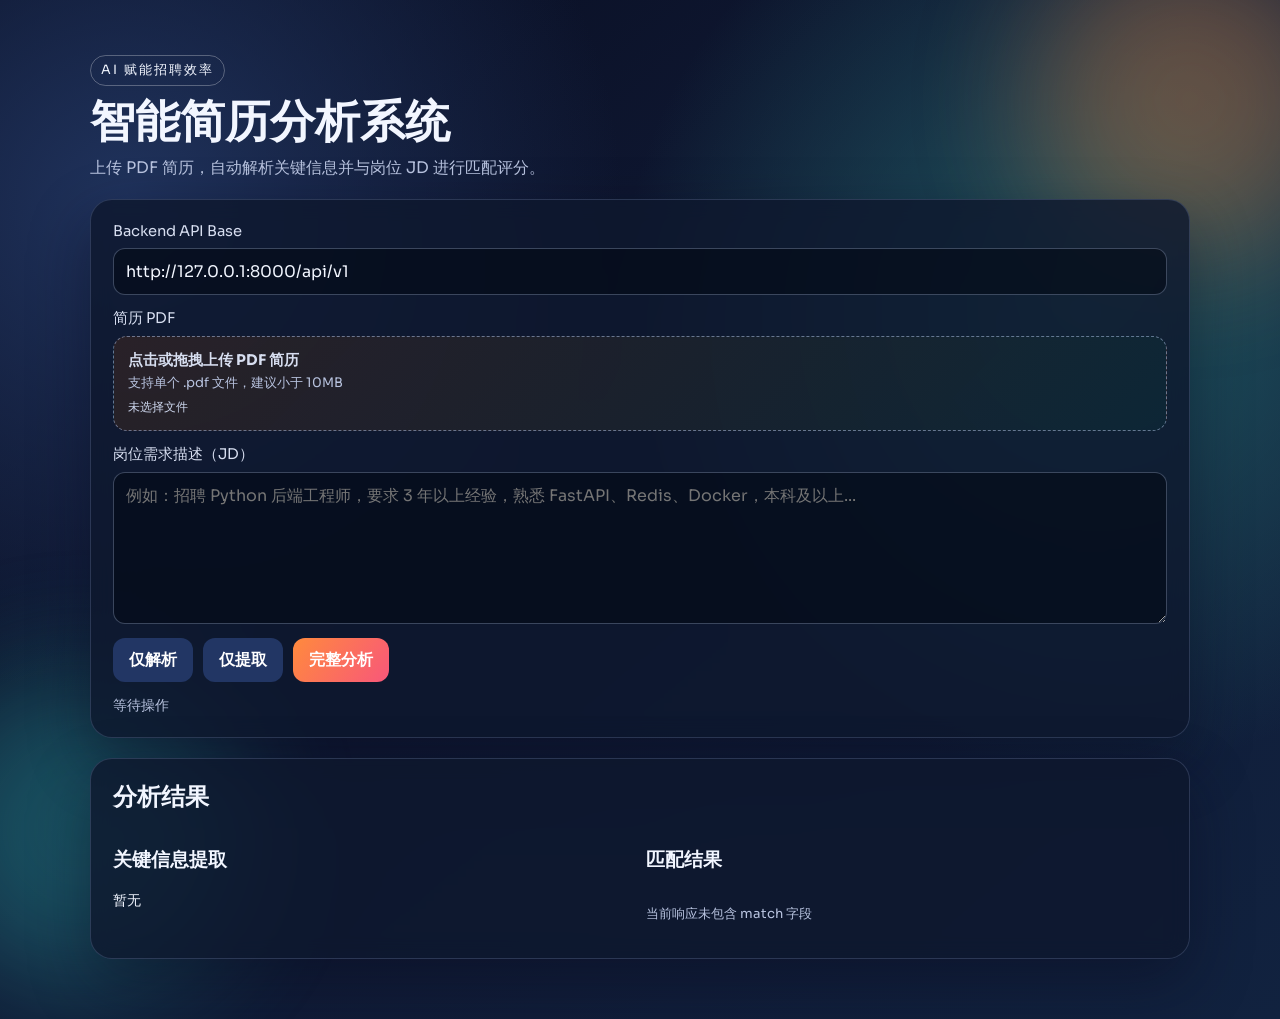
==== frontend/index.html @ 121b0b17 "feat(frontend): build interactive analyzer UI with drag-drop upload and score panels" ====
<!doctype html>
<html lang="zh-CN">
  <head>
    <meta charset="UTF-8" />
    <meta name="viewport" content="width=device-width, initial-scale=1.0" />
    <title>Resume Analyzer Demo</title>
    <link rel="preconnect" href="https://fonts.googleapis.com" />
    <link rel="preconnect" href="https://fonts.gstatic.com" crossorigin />
    <link href="https://fonts.googleapis.com/css2?family=Sora:wght@400;600;700&family=JetBrains+Mono:wght@400;600&display=swap" rel="stylesheet" />
    <link rel="stylesheet" href="./styles.css" />
  </head>
  <body>
    <div class="bg-orb orb-a"></div>
    <div class="bg-orb orb-b"></div>

    <main class="app-shell">
      <header class="hero">
        <p class="tag">AI 赋能招聘效率</p>
        <h1>智能简历分析系统</h1>
        <p class="subtitle">上传 PDF 简历，自动解析关键信息并与岗位 JD 进行匹配评分。</p>
      </header>

      <section class="panel form-panel">
        <div class="field-row">
          <label for="apiBase">Backend API Base</label>
          <input id="apiBase" type="text" placeholder="http://127.0.0.1:8000/api/v1" />
        </div>

        <div class="field-row">
          <label for="resumeFile">简历 PDF</label>
          <input id="resumeFile" class="visually-hidden-file" type="file" accept="application/pdf,.pdf" />
          <label for="resumeFile" id="filePicker" class="file-picker">
            <span class="file-picker-title">点击或拖拽上传 PDF 简历</span>
            <span class="file-picker-subtitle">支持单个 .pdf 文件，建议小于 10MB</span>
            <span class="file-picker-name" id="fileName">未选择文件</span>
          </label>
        </div>

        <div class="field-row">
          <label for="jobDescription">岗位需求描述（JD）</label>
          <textarea id="jobDescription" rows="6" placeholder="例如：招聘 Python 后端工程师，要求 3 年以上经验，熟悉 FastAPI、Redis、Docker，本科及以上..."></textarea>
        </div>

        <div class="button-row">
          <button id="parseBtn" type="button">仅解析</button>
          <button id="extractBtn" type="button">仅提取</button>
          <button id="analyzeBtn" type="button" class="primary">完整分析</button>
        </div>
        <p id="statusText" class="status idle">等待操作</p>
      </section>

      <section class="panel result-panel">
        <h2>分析结果</h2>
        <div id="overview" class="overview"></div>

        <div id="resultGrid" class="result-grid">
          <article id="parseCard" class="hidden">
            <h3>解析结果</h3>
            <div id="parseView" class="parse-grid">暂无</div>
          </article>
          <article id="extractCard">
            <h3>关键信息提取</h3>
            <div id="extractionView" class="extract-grid">暂无</div>
          </article>
          <article id="matchCard">
            <h3>匹配结果</h3>
            <div id="matchView" class="match-view">
              <p class="empty-hint">当前响应未包含 match 字段</p>
            </div>
          </article>
        </div>
      </section>
    </main>

    <script type="module" src="./app.js"></script>
  </body>
</html>
---- frontend/styles.css ----
:root {
  --bg: #0f172a;
  --panel: rgba(14, 24, 46, 0.82);
  --panel-border: rgba(162, 180, 228, 0.2);
  --text: #f2f6ff;
  --muted: #b8c3df;
  --accent: #ff8a3d;
  --accent-2: #37d6c3;
  --danger: #ff5f6d;
  --ok: #43d26f;
  --shadow: 0 24px 60px rgba(8, 11, 31, 0.45);
}

* {
  box-sizing: border-box;
}

body {
  margin: 0;
  min-height: 100vh;
  font-family: "Sora", "PingFang SC", "Microsoft YaHei", sans-serif;
  color: var(--text);
  background:
    radial-gradient(circle at 10% 20%, #20335d 0%, transparent 35%),
    radial-gradient(circle at 85% 30%, #1f5660 0%, transparent 36%),
    linear-gradient(140deg, #070c1f, #101934 45%, #11223f);
  overflow-x: hidden;
}

.bg-orb {
  position: fixed;
  width: 320px;
  height: 320px;
  border-radius: 999px;
  filter: blur(64px);
  opacity: 0.32;
  pointer-events: none;
}

.orb-a {
  background: #ff8a3d;
  top: -60px;
  right: -70px;
}

.orb-b {
  background: #2fc5c0;
  bottom: -90px;
  left: -80px;
}

.app-shell {
  width: min(1100px, 92vw);
  margin: 0 auto;
  padding: 42px 0 60px;
  display: grid;
  gap: 20px;
}

.hero {
  animation: rise 560ms ease-out;
}

.tag {
  display: inline-flex;
  font-size: 0.8rem;
  letter-spacing: 0.16em;
  text-transform: uppercase;
  border: 1px solid rgba(255, 255, 255, 0.28);
  border-radius: 999px;
  padding: 6px 10px;
  margin-bottom: 8px;
}

.hero h1 {
  margin: 4px 0 10px;
  font-size: clamp(1.9rem, 4vw, 2.8rem);
  line-height: 1.1;
}

.subtitle {
  margin: 0;
  color: var(--muted);
  max-width: 740px;
}

.panel {
  background: var(--panel);
  border: 1px solid var(--panel-border);
  border-radius: 22px;
  padding: 22px;
  box-shadow: var(--shadow);
  backdrop-filter: blur(10px);
  animation: rise 500ms ease-out;
}

.form-panel {
  display: grid;
  gap: 14px;
}

.field-row {
  display: grid;
  gap: 8px;
}

label {
  font-size: 0.92rem;
  color: #d7def0;
}

input,
textarea,
button {
  font: inherit;
}

input:not([type="file"]),
textarea {
  width: 100%;
  border: 1px solid rgba(180, 197, 238, 0.3);
  background: rgba(3, 8, 19, 0.55);
  color: var(--text);
  border-radius: 12px;
  padding: 12px;
  outline: none;
  transition: border-color 140ms ease;
}

input:not([type="file"]):focus,
textarea:focus {
  border-color: var(--accent-2);
}

.visually-hidden-file {
  position: absolute;
  width: 1px;
  height: 1px;
  opacity: 0;
  pointer-events: none;
}

.file-picker {
  display: grid;
  gap: 4px;
  border: 1px dashed rgba(183, 201, 240, 0.5);
  background:
    linear-gradient(135deg, rgba(255, 138, 61, 0.13), rgba(47, 197, 192, 0.1)),
    rgba(5, 10, 24, 0.5);
  border-radius: 14px;
  padding: 14px;
  cursor: pointer;
  transition: transform 120ms ease, border-color 120ms ease, filter 120ms ease;
}

.file-picker:hover {
  transform: translateY(-1px);
  filter: brightness(1.04);
  border-color: rgba(47, 197, 192, 0.78);
}

.file-picker.is-dragging {
  transform: translateY(-1px);
  border-style: solid;
  border-color: rgba(47, 197, 192, 0.9);
  background:
    linear-gradient(135deg, rgba(47, 197, 192, 0.22), rgba(255, 138, 61, 0.18)),
    rgba(5, 10, 24, 0.58);
}

.file-picker-title {
  font-weight: 700;
}

.file-picker-subtitle {
  font-size: 0.82rem;
  color: var(--muted);
}

.file-picker-name {
  margin-top: 2px;
  font-family: "JetBrains Mono", "SFMono-Regular", Consolas, monospace;
  font-size: 0.78rem;
  color: #dce8ff;
  opacity: 0.92;
}

.file-picker.has-file {
  border-style: solid;
  border-color: rgba(67, 210, 111, 0.8);
  background:
    linear-gradient(135deg, rgba(67, 210, 111, 0.2), rgba(47, 197, 192, 0.12)),
    rgba(5, 10, 24, 0.55);
}

.button-row {
  display: flex;
  flex-wrap: wrap;
  gap: 10px;
}

button {
  border: 0;
  border-radius: 12px;
  padding: 11px 16px;
  font-weight: 600;
  background: #223664;
  color: #fff;
  cursor: pointer;
  transition: transform 120ms ease, filter 120ms ease;
}

button:hover {
  transform: translateY(-1px);
  filter: brightness(1.06);
}

button:disabled {
  opacity: 0.65;
  cursor: not-allowed;
}

button.primary {
  background: linear-gradient(125deg, var(--accent), #f8577a);
}

.status {
  margin: 0;
  font-size: 0.9rem;
}

.status.idle {
  color: var(--muted);
}

.status.loading {
  color: var(--accent-2);
}

.status.success {
  color: var(--ok);
}

.status.error {
  color: var(--danger);
}

.result-panel h2,
.result-panel h3 {
  margin-top: 0;
}

.overview {
  display: grid;
  grid-template-columns: repeat(auto-fit, minmax(160px, 1fr));
  gap: 10px;
  margin-bottom: 14px;
}

.metric {
  border: 1px solid rgba(181, 198, 236, 0.2);
  border-radius: 12px;
  padding: 12px;
  background: rgba(255, 255, 255, 0.03);
}

.metric b {
  display: block;
  font-size: 0.82rem;
  color: var(--muted);
  margin-bottom: 4px;
}

.metric span {
  font-size: 1.2rem;
  font-weight: 700;
}

.result-grid {
  display: grid;
  grid-template-columns: 1fr 1fr;
  gap: 12px;
}

.result-grid.compact {
  grid-template-columns: 1fr;
}

.hidden {
  display: none !important;
}

.extract-grid {
  display: grid;
  gap: 10px;
  font-size: 0.86rem;
}

.parse-grid {
  display: grid;
  gap: 10px;
  font-size: 0.86rem;
}

.parse-preview {
  margin: 0;
  border: 1px solid rgba(185, 203, 241, 0.16);
  border-radius: 10px;
  padding: 9px;
  background: rgba(6, 11, 24, 0.45);
  white-space: pre-wrap;
  line-height: 1.45;
  word-break: break-word;
}

.extract-card {
  border: 1px solid rgba(196, 210, 245, 0.18);
  border-radius: 12px;
  background: rgba(7, 13, 30, 0.5);
  padding: 10px;
}

.extract-card h4 {
  margin: 0 0 8px;
  font-size: 0.88rem;
  color: #d9e6ff;
}

.extract-table {
  width: 100%;
  border-collapse: collapse;
}

.extract-table th,
.extract-table td {
  text-align: left;
  border-top: 1px solid rgba(185, 203, 241, 0.16);
  padding: 6px 4px;
  vertical-align: top;
  word-break: break-word;
  overflow-wrap: anywhere;
  white-space: pre-wrap;
  line-height: 1.45;
}

.extract-table th {
  width: 88px;
  color: var(--muted);
  font-weight: 600;
  border-top: 0;
}

.extract-table tr:first-child td {
  border-top: 0;
}

.extract-list {
  margin: 0;
  padding-left: 18px;
  display: grid;
  gap: 4px;
}

.extract-list li {
  line-height: 1.4;
}

.skill-chips {
  display: flex;
  flex-wrap: wrap;
  gap: 6px;
}

.skill-chip {
  display: inline-flex;
  border: 1px solid rgba(152, 173, 219, 0.26);
  border-radius: 999px;
  padding: 3px 8px;
  font-size: 0.75rem;
  background: rgba(255, 255, 255, 0.05);
}

.empty-hint {
  color: var(--muted);
  font-size: 0.82rem;
}

.match-view {
  display: grid;
  gap: 10px;
}

.match-card {
  display: grid;
  gap: 12px;
}

.match-hero {
  display: grid;
  grid-template-columns: minmax(180px, 230px) 1fr;
  gap: 10px;
}

.match-hero-main {
  border: 1px solid rgba(183, 203, 243, 0.24);
  border-radius: 14px;
  padding: 12px;
  background:
    linear-gradient(155deg, rgba(255, 138, 61, 0.18), rgba(248, 87, 122, 0.13)),
    rgba(7, 13, 30, 0.6);
  display: grid;
  gap: 4px;
}

.match-hero-title {
  font-size: 0.78rem;
  color: var(--muted);
}

.match-hero-score {
  font-size: 2rem;
  font-weight: 700;
  line-height: 1;
}

.match-hero-tag {
  display: inline-flex;
  width: fit-content;
  border-radius: 999px;
  font-size: 0.72rem;
  border: 1px solid rgba(255, 255, 255, 0.34);
  padding: 3px 8px;
}

.match-hero-metrics {
  display: grid;
  grid-template-columns: repeat(3, minmax(110px, 1fr));
  gap: 8px;
}

.metric-chip {
  border: 1px solid rgba(181, 198, 236, 0.2);
  border-radius: 12px;
  padding: 10px;
  background: rgba(255, 255, 255, 0.03);
}

.metric-chip b {
  display: block;
  font-size: 0.76rem;
  color: var(--muted);
  margin-bottom: 4px;
}

.metric-chip span {
  font-size: 1.08rem;
  font-weight: 700;
}

.match-breakdown {
  display: grid;
  gap: 8px;
}

.score-row {
  border: 1px solid rgba(185, 203, 241, 0.16);
  border-radius: 12px;
  background: rgba(7, 13, 30, 0.5);
  padding: 10px;
  display: grid;
  gap: 8px;
}

.score-row-head {
  display: flex;
  align-items: flex-start;
  justify-content: space-between;
  gap: 10px;
}

.score-row-head b {
  font-size: 1.05rem;
  line-height: 1.1;
}

.score-label {
  font-size: 0.88rem;
  font-weight: 600;
}

.score-row-head p {
  margin: 2px 0 0;
  color: var(--muted);
  font-size: 0.76rem;
}

.score-track {
  height: 8px;
  border-radius: 999px;
  background: rgba(130, 154, 208, 0.25);
  overflow: hidden;
}

.score-track span {
  display: block;
  height: 100%;
  border-radius: 999px;
  background: linear-gradient(90deg, var(--accent-2), var(--accent));
}

.match-columns {
  display: grid;
  grid-template-columns: repeat(2, minmax(0, 1fr));
  gap: 10px;
}

.match-subcard {
  border: 1px solid rgba(186, 204, 241, 0.18);
  border-radius: 12px;
  background: rgba(7, 13, 30, 0.5);
  padding: 10px;
}

.match-subcard h4 {
  margin: 0 0 8px;
  font-size: 0.88rem;
  color: #d9e6ff;
}

.tag-list {
  display: flex;
  flex-wrap: wrap;
  gap: 6px;
}

.tag-chip {
  display: inline-flex;
  border-radius: 999px;
  padding: 4px 10px;
  font-size: 0.74rem;
  border: 1px solid rgba(152, 173, 219, 0.25);
}

.tag-chip.keyword-hit {
  background: rgba(67, 210, 111, 0.14);
  border-color: rgba(67, 210, 111, 0.45);
}

.tag-chip.keyword-miss {
  background: rgba(255, 95, 109, 0.14);
  border-color: rgba(255, 95, 109, 0.45);
}

.match-summary {
  margin: 0;
  border: 1px solid rgba(185, 203, 241, 0.16);
  border-radius: 12px;
  background: rgba(6, 11, 24, 0.56);
  padding: 10px;
  color: #dce8ff;
  line-height: 1.45;
  white-space: pre-wrap;
  word-break: break-word;
}

@media (max-width: 900px) {
  .result-grid {
    grid-template-columns: 1fr;
  }

  .match-hero {
    grid-template-columns: 1fr;
  }

  .match-hero-metrics {
    grid-template-columns: 1fr 1fr;
  }

  .match-columns {
    grid-template-columns: 1fr;
  }
}

@media (max-width: 620px) {
  .match-hero-metrics {
    grid-template-columns: 1fr;
  }
}

@keyframes rise {
  from {
    opacity: 0;
    transform: translateY(8px);
  }
  to {
    opacity: 1;
    transform: translateY(0);
  }
}
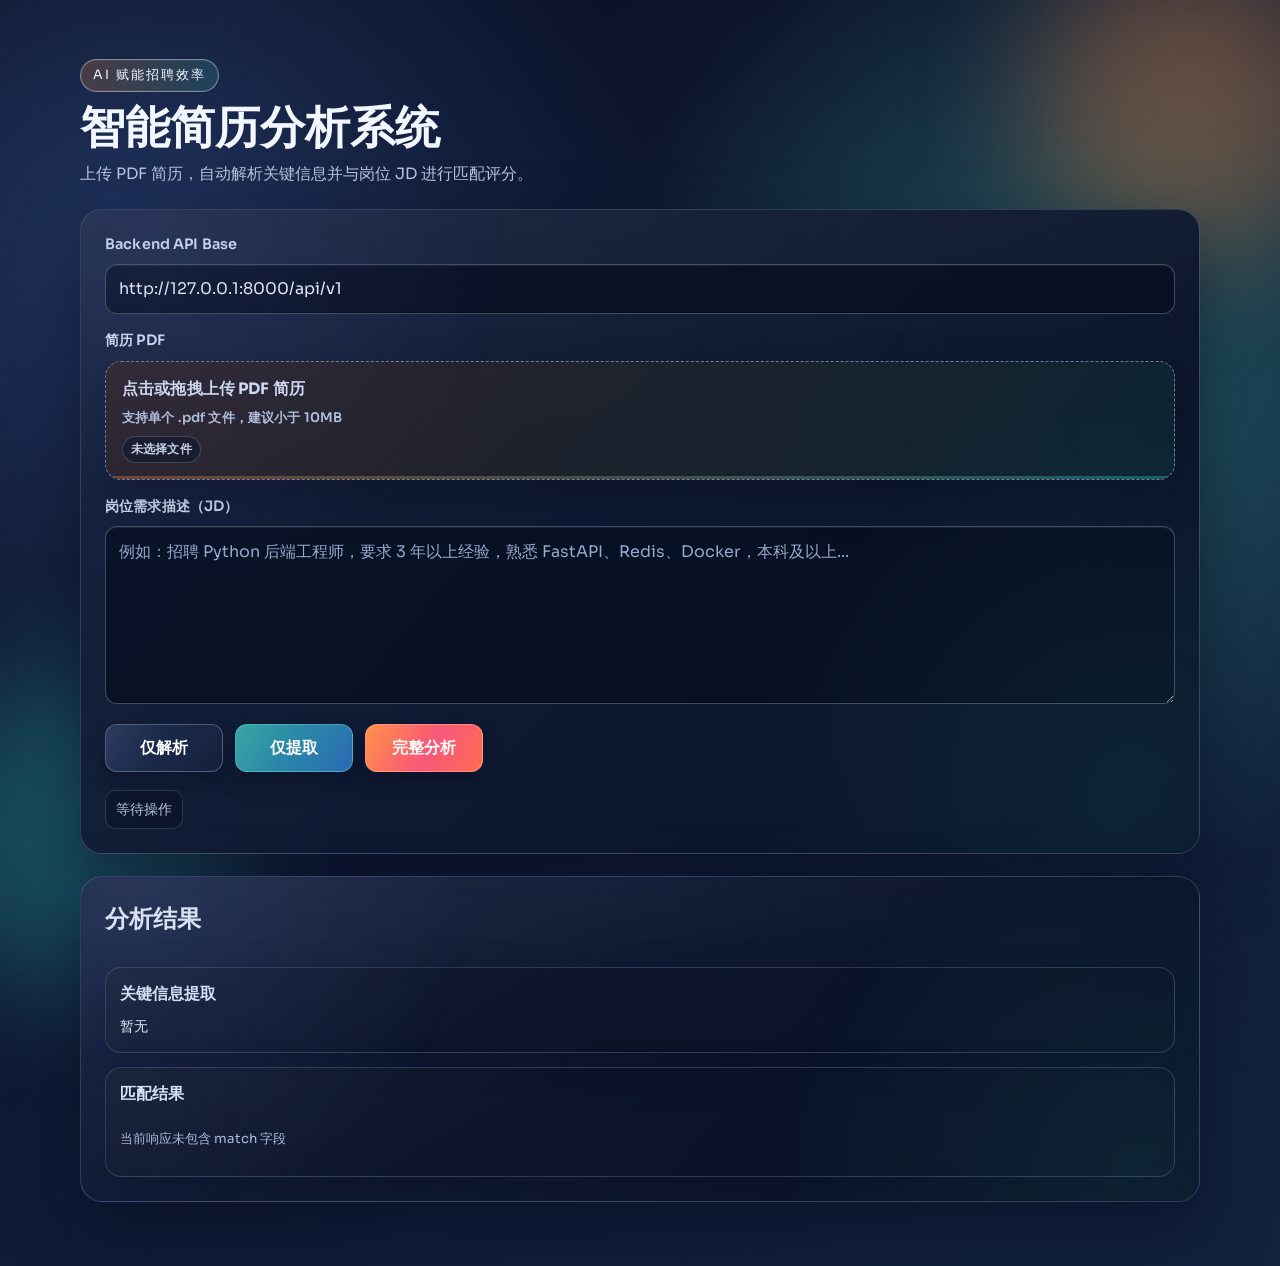
==== commit 07e64725: "feat(frontend): polish analyzer UI layout, buttons, and inputs" ====
--- a/frontend/index.html
+++ b/frontend/index.html
@@ -42,8 +42,8 @@
         </div>
 
         <div class="button-row">
-          <button id="parseBtn" type="button">仅解析</button>
-          <button id="extractBtn" type="button">仅提取</button>
+          <button id="parseBtn" type="button" class="ghost">仅解析</button>
+          <button id="extractBtn" type="button" class="accent-alt">仅提取</button>
           <button id="analyzeBtn" type="button" class="primary">完整分析</button>
         </div>
         <p id="statusText" class="status idle">等待操作</p>
--- a/frontend/styles.css
+++ b/frontend/styles.css
@@ -1,14 +1,24 @@
 :root {
   --bg: #0f172a;
-  --panel: rgba(14, 24, 46, 0.82);
-  --panel-border: rgba(162, 180, 228, 0.2);
+  --panel: rgba(14, 24, 46, 0.86);
+  --panel-border: rgba(170, 190, 236, 0.24);
+  --panel-highlight: rgba(78, 100, 168, 0.22);
+  --card: rgba(11, 19, 40, 0.64);
+  --card-border: rgba(186, 204, 244, 0.2);
+  --input-bg: rgba(7, 14, 32, 0.74);
+  --focus-ring: rgba(55, 214, 195, 0.33);
   --text: #f2f6ff;
   --muted: #b8c3df;
+  --muted-2: #96a8cf;
   --accent: #ff8a3d;
   --accent-2: #37d6c3;
   --danger: #ff5f6d;
   --ok: #43d26f;
-  --shadow: 0 24px 60px rgba(8, 11, 31, 0.45);
+  --shadow: 0 28px 64px rgba(8, 11, 31, 0.5);
+  --shadow-soft: 0 18px 42px rgba(7, 12, 30, 0.35);
+  --radius-xl: 22px;
+  --radius-lg: 16px;
+  --radius-md: 12px;
 }
 
 * {
@@ -25,6 +35,20 @@
     radial-gradient(circle at 85% 30%, #1f5660 0%, transparent 36%),
     linear-gradient(140deg, #070c1f, #101934 45%, #11223f);
   overflow-x: hidden;
+  line-height: 1.5;
+}
+
+body::before {
+  content: "";
+  position: fixed;
+  inset: 0;
+  pointer-events: none;
+  background-image:
+    linear-gradient(rgba(255, 255, 255, 0.04) 1px, transparent 1px),
+    linear-gradient(90deg, rgba(255, 255, 255, 0.04) 1px, transparent 1px);
+  background-size: 36px 36px;
+  opacity: 0.06;
+  mask-image: radial-gradient(circle at 50% 0%, black 28%, transparent 82%);
 }
 
 .bg-orb {
@@ -50,11 +74,11 @@
 }
 
 .app-shell {
-  width: min(1100px, 92vw);
+  width: min(1120px, 92vw);
   margin: 0 auto;
-  padding: 42px 0 60px;
-  display: grid;
-  gap: 20px;
+  padding: 46px 0 64px;
+  display: grid;
+  gap: 22px;
 }
 
 .hero {
@@ -66,10 +90,12 @@
   font-size: 0.8rem;
   letter-spacing: 0.16em;
   text-transform: uppercase;
-  border: 1px solid rgba(255, 255, 255, 0.28);
+  border: 1px solid rgba(255, 255, 255, 0.38);
   border-radius: 999px;
-  padding: 6px 10px;
+  padding: 6px 12px;
   margin-bottom: 8px;
+  background: linear-gradient(100deg, rgba(255, 138, 61, 0.22), rgba(55, 214, 195, 0.16));
+  box-shadow: inset 0 0 0 1px rgba(255, 255, 255, 0.06);
 }
 
 .hero h1 {
@@ -82,31 +108,50 @@
   margin: 0;
   color: var(--muted);
   max-width: 740px;
+  font-size: 0.98rem;
 }
 
 .panel {
-  background: var(--panel);
+  background:
+    linear-gradient(170deg, rgba(255, 255, 255, 0.05), transparent 36%),
+    linear-gradient(130deg, rgba(26, 39, 71, 0.68), rgba(8, 15, 34, 0.78)),
+    var(--panel);
   border: 1px solid var(--panel-border);
-  border-radius: 22px;
-  padding: 22px;
+  border-radius: var(--radius-xl);
+  padding: 24px;
   box-shadow: var(--shadow);
   backdrop-filter: blur(10px);
   animation: rise 500ms ease-out;
+  position: relative;
+  overflow: hidden;
+}
+
+.panel::after {
+  content: "";
+  position: absolute;
+  inset: 0;
+  pointer-events: none;
+  background:
+    radial-gradient(circle at 6% 5%, var(--panel-highlight), transparent 30%),
+    radial-gradient(circle at 95% 92%, rgba(55, 214, 195, 0.12), transparent 34%);
+  opacity: 0.75;
 }
 
 .form-panel {
   display: grid;
-  gap: 14px;
+  gap: 16px;
 }
 
 .field-row {
   display: grid;
-  gap: 8px;
+  gap: 9px;
 }
 
 label {
-  font-size: 0.92rem;
-  color: #d7def0;
+  font-size: 0.9rem;
+  color: #dbe4fa;
+  font-weight: 600;
+  letter-spacing: 0.01em;
 }
 
 input,
@@ -118,18 +163,41 @@
 input:not([type="file"]),
 textarea {
   width: 100%;
-  border: 1px solid rgba(180, 197, 238, 0.3);
-  background: rgba(3, 8, 19, 0.55);
+  border: 1px solid rgba(180, 198, 240, 0.32);
+  background: var(--input-bg);
   color: var(--text);
-  border-radius: 12px;
-  padding: 12px;
+  border-radius: var(--radius-md);
+  padding: 12px 13px;
   outline: none;
-  transition: border-color 140ms ease;
+  transition: border-color 160ms ease, box-shadow 160ms ease, transform 120ms ease;
+  box-shadow:
+    inset 0 1px 0 rgba(255, 255, 255, 0.08),
+    inset 0 -1px 0 rgba(0, 0, 0, 0.35);
+}
+
+input:not([type="file"])::placeholder,
+textarea::placeholder {
+  color: var(--muted-2);
 }
 
 input:not([type="file"]):focus,
 textarea:focus {
   border-color: var(--accent-2);
+  box-shadow:
+    0 0 0 4px var(--focus-ring),
+    inset 0 1px 0 rgba(255, 255, 255, 0.08);
+  transform: translateY(-1px);
+}
+
+textarea {
+  min-height: 132px;
+  resize: vertical;
+  line-height: 1.58;
+}
+
+input:not([type="file"]):hover,
+textarea:hover {
+  border-color: rgba(188, 206, 243, 0.56);
 }
 
 .visually-hidden-file {
@@ -142,47 +210,71 @@
 
 .file-picker {
   display: grid;
-  gap: 4px;
-  border: 1px dashed rgba(183, 201, 240, 0.5);
-  background:
-    linear-gradient(135deg, rgba(255, 138, 61, 0.13), rgba(47, 197, 192, 0.1)),
-    rgba(5, 10, 24, 0.5);
-  border-radius: 14px;
-  padding: 14px;
+  gap: 6px;
+  border: 1px dashed rgba(189, 208, 247, 0.54);
+  background:
+    linear-gradient(130deg, rgba(255, 138, 61, 0.14), rgba(47, 197, 192, 0.12)),
+    rgba(5, 10, 24, 0.58);
+  border-radius: var(--radius-lg);
+  padding: 16px;
   cursor: pointer;
-  transition: transform 120ms ease, border-color 120ms ease, filter 120ms ease;
+  transition:
+    transform 140ms ease,
+    border-color 140ms ease,
+    filter 140ms ease,
+    box-shadow 140ms ease;
+  box-shadow: var(--shadow-soft);
+  position: relative;
+  overflow: hidden;
+}
+
+.file-picker::after {
+  content: "";
+  position: absolute;
+  inset: auto 0 0 0;
+  height: 3px;
+  background: linear-gradient(90deg, rgba(255, 138, 61, 0.6), rgba(47, 197, 192, 0.66));
+  opacity: 0.56;
 }
 
 .file-picker:hover {
-  transform: translateY(-1px);
-  filter: brightness(1.04);
+  transform: translateY(-2px);
+  filter: brightness(1.06);
   border-color: rgba(47, 197, 192, 0.78);
+  box-shadow: 0 20px 44px rgba(7, 14, 36, 0.42);
 }
 
 .file-picker.is-dragging {
-  transform: translateY(-1px);
+  transform: translateY(-2px) scale(1.003);
   border-style: solid;
   border-color: rgba(47, 197, 192, 0.9);
   background:
     linear-gradient(135deg, rgba(47, 197, 192, 0.22), rgba(255, 138, 61, 0.18)),
     rgba(5, 10, 24, 0.58);
+  box-shadow: 0 0 0 4px rgba(55, 214, 195, 0.24), 0 24px 52px rgba(7, 14, 36, 0.45);
 }
 
 .file-picker-title {
   font-weight: 700;
+  font-size: 0.98rem;
 }
 
 .file-picker-subtitle {
-  font-size: 0.82rem;
+  font-size: 0.83rem;
   color: var(--muted);
 }
 
 .file-picker-name {
-  margin-top: 2px;
+  margin-top: 3px;
   font-family: "JetBrains Mono", "SFMono-Regular", Consolas, monospace;
-  font-size: 0.78rem;
+  font-size: 0.76rem;
   color: #dce8ff;
   opacity: 0.92;
+  border: 1px solid rgba(187, 205, 244, 0.27);
+  background: rgba(8, 16, 36, 0.55);
+  border-radius: 999px;
+  width: fit-content;
+  padding: 3px 8px;
 }
 
 .file-picker.has-file {
@@ -196,37 +288,82 @@
 .button-row {
   display: flex;
   flex-wrap: wrap;
-  gap: 10px;
+  gap: 12px;
+  margin-top: 4px;
 }
 
 button {
-  border: 0;
-  border-radius: 12px;
-  padding: 11px 16px;
+  border: 1px solid transparent;
+  border-radius: var(--radius-md);
+  padding: 11px 18px;
   font-weight: 600;
-  background: #223664;
+  letter-spacing: 0.01em;
+  background: linear-gradient(135deg, #2b3f72, #223664);
   color: #fff;
   cursor: pointer;
-  transition: transform 120ms ease, filter 120ms ease;
+  transition:
+    transform 140ms ease,
+    filter 140ms ease,
+    box-shadow 140ms ease,
+    border-color 140ms ease;
+  box-shadow: 0 10px 20px rgba(4, 9, 25, 0.32);
+  min-width: 118px;
+  position: relative;
+  overflow: hidden;
+}
+
+button::after {
+  content: "";
+  position: absolute;
+  inset: 0;
+  background: linear-gradient(115deg, rgba(255, 255, 255, 0.2), transparent 45%);
+  opacity: 0.34;
+  pointer-events: none;
 }
 
 button:hover {
-  transform: translateY(-1px);
-  filter: brightness(1.06);
+  transform: translateY(-2px);
+  filter: brightness(1.08);
+  box-shadow: 0 14px 28px rgba(4, 9, 25, 0.42);
 }
 
 button:disabled {
   opacity: 0.65;
   cursor: not-allowed;
+  transform: none !important;
+  filter: saturate(0.75);
+  box-shadow: none;
+}
+
+button:focus-visible {
+  outline: none;
+  box-shadow: 0 0 0 4px rgba(93, 166, 255, 0.26), 0 14px 28px rgba(4, 9, 25, 0.42);
+}
+
+button.ghost {
+  background: linear-gradient(130deg, rgba(34, 52, 92, 0.76), rgba(23, 34, 63, 0.88));
+  border-color: rgba(183, 202, 242, 0.34);
+}
+
+button.accent-alt {
+  background: linear-gradient(130deg, rgba(44, 173, 165, 0.92), rgba(47, 115, 196, 0.9));
+  border-color: rgba(143, 234, 225, 0.36);
 }
 
 button.primary {
-  background: linear-gradient(125deg, var(--accent), #f8577a);
+  background: linear-gradient(120deg, var(--accent), #f8577a 55%, #ff6c51);
+  border-color: rgba(255, 194, 157, 0.46);
 }
 
 .status {
-  margin: 0;
-  font-size: 0.9rem;
+  margin: 2px 0 0;
+  font-size: 0.88rem;
+  border: 1px solid rgba(180, 198, 238, 0.2);
+  border-radius: 10px;
+  padding: 8px 10px;
+  background: rgba(7, 13, 30, 0.44);
+  width: fit-content;
+  max-width: 100%;
 }
 
 .status.idle {
@@ -239,6 +376,12 @@
 
 .status.success {
   color: var(--ok);
+}
+
+.status.demo {
+  color: #ffd08a;
+  border-color: rgba(255, 188, 111, 0.35);
+  background: rgba(72, 44, 14, 0.45);
 }
 
 .status.error {
@@ -250,104 +393,147 @@
   margin-top: 0;
 }
 
+.result-panel h2 {
+  margin-bottom: 14px;
+  font-size: clamp(1.22rem, 2.1vw, 1.5rem);
+}
+
+.result-panel h3 {
+  margin-bottom: 10px;
+  font-size: 1.02rem;
+  color: #e3ecff;
+}
+
 .overview {
   display: grid;
-  grid-template-columns: repeat(auto-fit, minmax(160px, 1fr));
-  gap: 10px;
-  margin-bottom: 14px;
+  grid-template-columns: repeat(auto-fit, minmax(170px, 1fr));
+  gap: 12px;
+  margin-bottom: 16px;
 }
 
 .metric {
-  border: 1px solid rgba(181, 198, 236, 0.2);
-  border-radius: 12px;
-  padding: 12px;
-  background: rgba(255, 255, 255, 0.03);
+  border: 1px solid rgba(187, 205, 244, 0.22);
+  border-radius: var(--radius-md);
+  padding: 12px 13px;
+  background:
+    linear-gradient(145deg, rgba(255, 255, 255, 0.05), transparent 52%),
+    var(--card);
+  box-shadow: inset 0 1px 0 rgba(255, 255, 255, 0.05);
 }
 
 .metric b {
   display: block;
-  font-size: 0.82rem;
+  font-size: 0.78rem;
   color: var(--muted);
   margin-bottom: 4px;
+  text-transform: uppercase;
+  letter-spacing: 0.08em;
 }
 
 .metric span {
-  font-size: 1.2rem;
+  font-size: 1.16rem;
   font-weight: 700;
 }
 
 .result-grid {
   display: grid;
-  grid-template-columns: 1fr 1fr;
-  gap: 12px;
+  grid-template-columns: 1fr;
+  gap: 14px;
 }
 
 .result-grid.compact {
   grid-template-columns: 1fr;
 }
 
+.result-grid > article {
+  border: 1px solid var(--card-border);
+  border-radius: var(--radius-lg);
+  background:
+    linear-gradient(150deg, rgba(255, 255, 255, 0.045), transparent 38%),
+    var(--card);
+  padding: 14px;
+  box-shadow: var(--shadow-soft);
+}
+
 .hidden {
   display: none !important;
 }
 
 .extract-grid {
   display: grid;
-  gap: 10px;
-  font-size: 0.86rem;
+  gap: 12px;
+  font-size: 0.88rem;
 }
 
 .parse-grid {
   display: grid;
-  gap: 10px;
-  font-size: 0.86rem;
+  gap: 12px;
+  font-size: 0.88rem;
 }
 
 .parse-preview {
   margin: 0;
-  border: 1px solid rgba(185, 203, 241, 0.16);
-  border-radius: 10px;
-  padding: 9px;
-  background: rgba(6, 11, 24, 0.45);
+  border: 1px solid rgba(187, 205, 244, 0.18);
+  border-radius: var(--radius-md);
+  padding: 11px;
+  background: rgba(6, 11, 24, 0.58);
   white-space: pre-wrap;
   line-height: 1.45;
   word-break: break-word;
 }
 
 .extract-card {
-  border: 1px solid rgba(196, 210, 245, 0.18);
-  border-radius: 12px;
-  background: rgba(7, 13, 30, 0.5);
-  padding: 10px;
+  border: 1px solid rgba(196, 210, 245, 0.2);
+  border-radius: var(--radius-md);
+  background:
+    linear-gradient(150deg, rgba(255, 255, 255, 0.04), transparent 46%),
+    rgba(7, 13, 30, 0.56);
+  padding: 11px;
+  box-shadow: inset 0 1px 0 rgba(255, 255, 255, 0.03);
 }
 
 .extract-card h4 {
-  margin: 0 0 8px;
-  font-size: 0.88rem;
+  margin: 0 0 9px;
+  font-size: 0.9rem;
   color: #d9e6ff;
+  display: flex;
+  align-items: center;
+  gap: 8px;
+}
+
+.extract-card h4::before {
+  content: "";
+  width: 8px;
+  height: 8px;
+  border-radius: 999px;
+  background: linear-gradient(120deg, var(--accent), var(--accent-2));
+  box-shadow: 0 0 0 2px rgba(255, 255, 255, 0.08);
 }
 
 .extract-table {
   width: 100%;
+  table-layout: fixed;
   border-collapse: collapse;
 }
 
 .extract-table th,
 .extract-table td {
   text-align: left;
-  border-top: 1px solid rgba(185, 203, 241, 0.16);
-  padding: 6px 4px;
+  border-top: 1px solid rgba(185, 203, 241, 0.18);
+  padding: 8px 5px;
   vertical-align: top;
   word-break: break-word;
   overflow-wrap: anywhere;
   white-space: pre-wrap;
-  line-height: 1.45;
+  line-height: 1.5;
 }
 
 .extract-table th {
-  width: 88px;
+  width: 118px;
   color: var(--muted);
   font-weight: 600;
   border-top: 0;
+  font-size: 0.82rem;
 }
 
 .extract-table tr:first-child td {
@@ -356,69 +542,75 @@
 
 .extract-list {
   margin: 0;
-  padding-left: 18px;
-  display: grid;
-  gap: 4px;
+  padding-left: 20px;
+  display: grid;
+  gap: 6px;
 }
 
 .extract-list li {
-  line-height: 1.4;
+  line-height: 1.45;
+  color: #e5edff;
 }
 
 .skill-chips {
   display: flex;
   flex-wrap: wrap;
-  gap: 6px;
+  gap: 8px;
 }
 
 .skill-chip {
   display: inline-flex;
-  border: 1px solid rgba(152, 173, 219, 0.26);
+  border: 1px solid rgba(164, 187, 234, 0.3);
   border-radius: 999px;
-  padding: 3px 8px;
-  font-size: 0.75rem;
-  background: rgba(255, 255, 255, 0.05);
+  padding: 4px 10px;
+  font-size: 0.76rem;
+  background: rgba(255, 255, 255, 0.06);
+  line-height: 1.2;
+  letter-spacing: 0.01em;
 }
 
 .empty-hint {
+  color: #adbddf;
+  font-size: 0.82rem;
+}
+
+.match-view {
+  display: grid;
+  gap: 12px;
+}
+
+.match-card {
+  display: grid;
+  gap: 14px;
+}
+
+.match-hero {
+  display: grid;
+  grid-template-columns: minmax(180px, 230px) 1fr;
+  gap: 12px;
+}
+
+.match-hero-main {
+  border: 1px solid rgba(183, 203, 243, 0.27);
+  border-radius: var(--radius-lg);
+  padding: 13px;
+  background:
+    linear-gradient(155deg, rgba(255, 138, 61, 0.2), rgba(248, 87, 122, 0.15)),
+    rgba(7, 13, 30, 0.62);
+  display: grid;
+  gap: 5px;
+  box-shadow: var(--shadow-soft);
+}
+
+.match-hero-title {
+  font-size: 0.76rem;
   color: var(--muted);
-  font-size: 0.82rem;
-}
-
-.match-view {
-  display: grid;
-  gap: 10px;
-}
-
-.match-card {
-  display: grid;
-  gap: 12px;
-}
-
-.match-hero {
-  display: grid;
-  grid-template-columns: minmax(180px, 230px) 1fr;
-  gap: 10px;
-}
-
-.match-hero-main {
-  border: 1px solid rgba(183, 203, 243, 0.24);
-  border-radius: 14px;
-  padding: 12px;
-  background:
-    linear-gradient(155deg, rgba(255, 138, 61, 0.18), rgba(248, 87, 122, 0.13)),
-    rgba(7, 13, 30, 0.6);
-  display: grid;
-  gap: 4px;
-}
-
-.match-hero-title {
-  font-size: 0.78rem;
-  color: var(--muted);
+  text-transform: uppercase;
+  letter-spacing: 0.08em;
 }
 
 .match-hero-score {
-  font-size: 2rem;
+  font-size: 2.1rem;
   font-weight: 700;
   line-height: 1;
 }
@@ -428,8 +620,9 @@
   width: fit-content;
   border-radius: 999px;
   font-size: 0.72rem;
-  border: 1px solid rgba(255, 255, 255, 0.34);
-  padding: 3px 8px;
+  border: 1px solid rgba(255, 255, 255, 0.42);
+  padding: 4px 9px;
+  background: rgba(255, 255, 255, 0.08);
 }
 
 .match-hero-metrics {
@@ -439,17 +632,22 @@
 }
 
 .metric-chip {
-  border: 1px solid rgba(181, 198, 236, 0.2);
-  border-radius: 12px;
+  border: 1px solid rgba(181, 198, 236, 0.24);
+  border-radius: var(--radius-md);
   padding: 10px;
-  background: rgba(255, 255, 255, 0.03);
+  background:
+    linear-gradient(145deg, rgba(255, 255, 255, 0.04), transparent 55%),
+    rgba(10, 18, 38, 0.62);
+  box-shadow: inset 0 1px 0 rgba(255, 255, 255, 0.04);
 }
 
 .metric-chip b {
   display: block;
-  font-size: 0.76rem;
+  font-size: 0.74rem;
   color: var(--muted);
   margin-bottom: 4px;
+  letter-spacing: 0.06em;
+  text-transform: uppercase;
 }
 
 .metric-chip span {
@@ -463,10 +661,12 @@
 }
 
 .score-row {
-  border: 1px solid rgba(185, 203, 241, 0.16);
-  border-radius: 12px;
-  background: rgba(7, 13, 30, 0.5);
-  padding: 10px;
+  border: 1px solid rgba(185, 203, 241, 0.2);
+  border-radius: var(--radius-md);
+  background:
+    linear-gradient(160deg, rgba(255, 255, 255, 0.035), transparent 52%),
+    rgba(7, 13, 30, 0.54);
+  padding: 11px;
   display: grid;
   gap: 8px;
 }
@@ -484,20 +684,20 @@
 }
 
 .score-label {
-  font-size: 0.88rem;
+  font-size: 0.9rem;
   font-weight: 600;
 }
 
 .score-row-head p {
   margin: 2px 0 0;
   color: var(--muted);
-  font-size: 0.76rem;
+  font-size: 0.75rem;
 }
 
 .score-track {
-  height: 8px;
+  height: 9px;
   border-radius: 999px;
-  background: rgba(130, 154, 208, 0.25);
+  background: rgba(130, 154, 208, 0.22);
   overflow: hidden;
 }
 
@@ -505,7 +705,8 @@
   display: block;
   height: 100%;
   border-radius: 999px;
-  background: linear-gradient(90deg, var(--accent-2), var(--accent));
+  background: linear-gradient(90deg, var(--accent-2), var(--accent), #f8577a);
+  box-shadow: 0 0 10px rgba(55, 214, 195, 0.3);
 }
 
 .match-columns {
@@ -515,15 +716,17 @@
 }
 
 .match-subcard {
-  border: 1px solid rgba(186, 204, 241, 0.18);
-  border-radius: 12px;
-  background: rgba(7, 13, 30, 0.5);
-  padding: 10px;
+  border: 1px solid rgba(186, 204, 241, 0.22);
+  border-radius: var(--radius-md);
+  background:
+    linear-gradient(160deg, rgba(255, 255, 255, 0.03), transparent 56%),
+    rgba(7, 13, 30, 0.55);
+  padding: 11px;
 }
 
 .match-subcard h4 {
-  margin: 0 0 8px;
-  font-size: 0.88rem;
+  margin: 0 0 9px;
+  font-size: 0.9rem;
   color: #d9e6ff;
 }
 
@@ -536,9 +739,10 @@
 .tag-chip {
   display: inline-flex;
   border-radius: 999px;
-  padding: 4px 10px;
+  padding: 5px 10px;
   font-size: 0.74rem;
-  border: 1px solid rgba(152, 173, 219, 0.25);
+  border: 1px solid rgba(161, 184, 230, 0.3);
+  background: rgba(255, 255, 255, 0.04);
 }
 
 .tag-chip.keyword-hit {
@@ -553,12 +757,12 @@
 
 .match-summary {
   margin: 0;
-  border: 1px solid rgba(185, 203, 241, 0.16);
-  border-radius: 12px;
-  background: rgba(6, 11, 24, 0.56);
-  padding: 10px;
+  border: 1px solid rgba(185, 203, 241, 0.2);
+  border-radius: var(--radius-md);
+  background: rgba(6, 11, 24, 0.62);
+  padding: 12px;
   color: #dce8ff;
-  line-height: 1.45;
+  line-height: 1.52;
   white-space: pre-wrap;
   word-break: break-word;
 }
@@ -579,9 +783,47 @@
   .match-columns {
     grid-template-columns: 1fr;
   }
+
+  .panel {
+    padding: 20px;
+  }
 }
 
 @media (max-width: 620px) {
+  .app-shell {
+    width: min(1120px, 94vw);
+    padding: 28px 0 40px;
+    gap: 16px;
+  }
+
+  .hero h1 {
+    margin-bottom: 8px;
+  }
+
+  .subtitle {
+    font-size: 0.92rem;
+  }
+
+  .button-row {
+    display: grid;
+    grid-template-columns: 1fr;
+    width: 100%;
+    gap: 10px;
+  }
+
+  .button-row button {
+    width: 100%;
+  }
+
+  .extract-table th,
+  .extract-table td {
+    padding: 8px 4px;
+  }
+
+  .extract-table th {
+    width: 102px;
+  }
+
   .match-hero-metrics {
     grid-template-columns: 1fr;
   }
